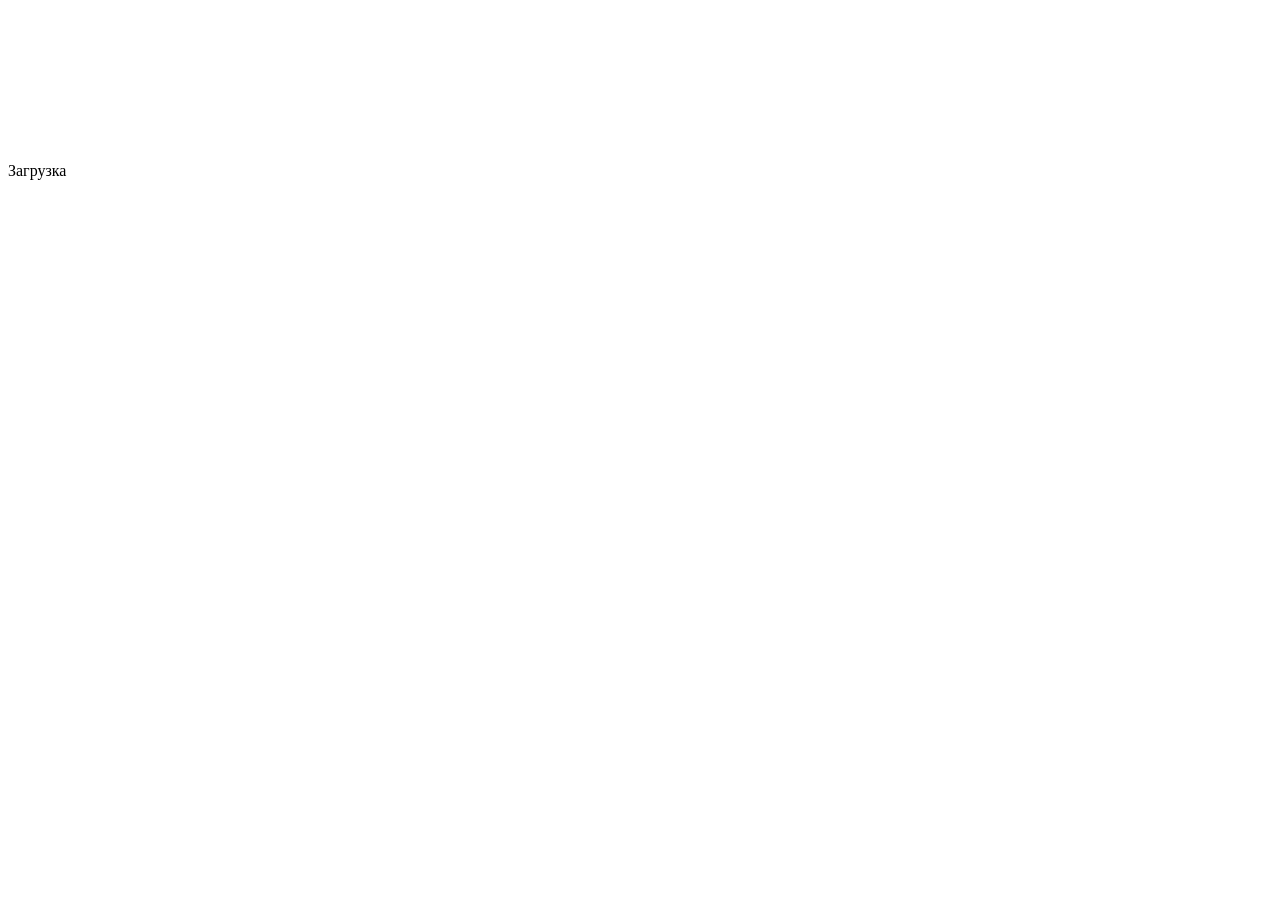
==== web/index.html @ 6de63f5b "Страница клиента" ====
<!doctype html>
<html lang="ru">
<head>
<meta charset="utf-8">
<meta name="viewport" content="width=device-width, initial-scale=1, viewport-fit=cover">
<title>Петька и Числоград</title>
<link rel="stylesheet" href="css/transitions.css">
<link rel="stylesheet" href="css/style.css">
</head>
<body>
  <div id="stage">
    <canvas id="game"></canvas>
    <div id="boot">
      <span id="boot-text" class="t-shimmer" data-text="Загрузка">Загрузка</span>
    </div>
  </div>
  <script type="module" src="js/main.js"></script>
</body>
</html>
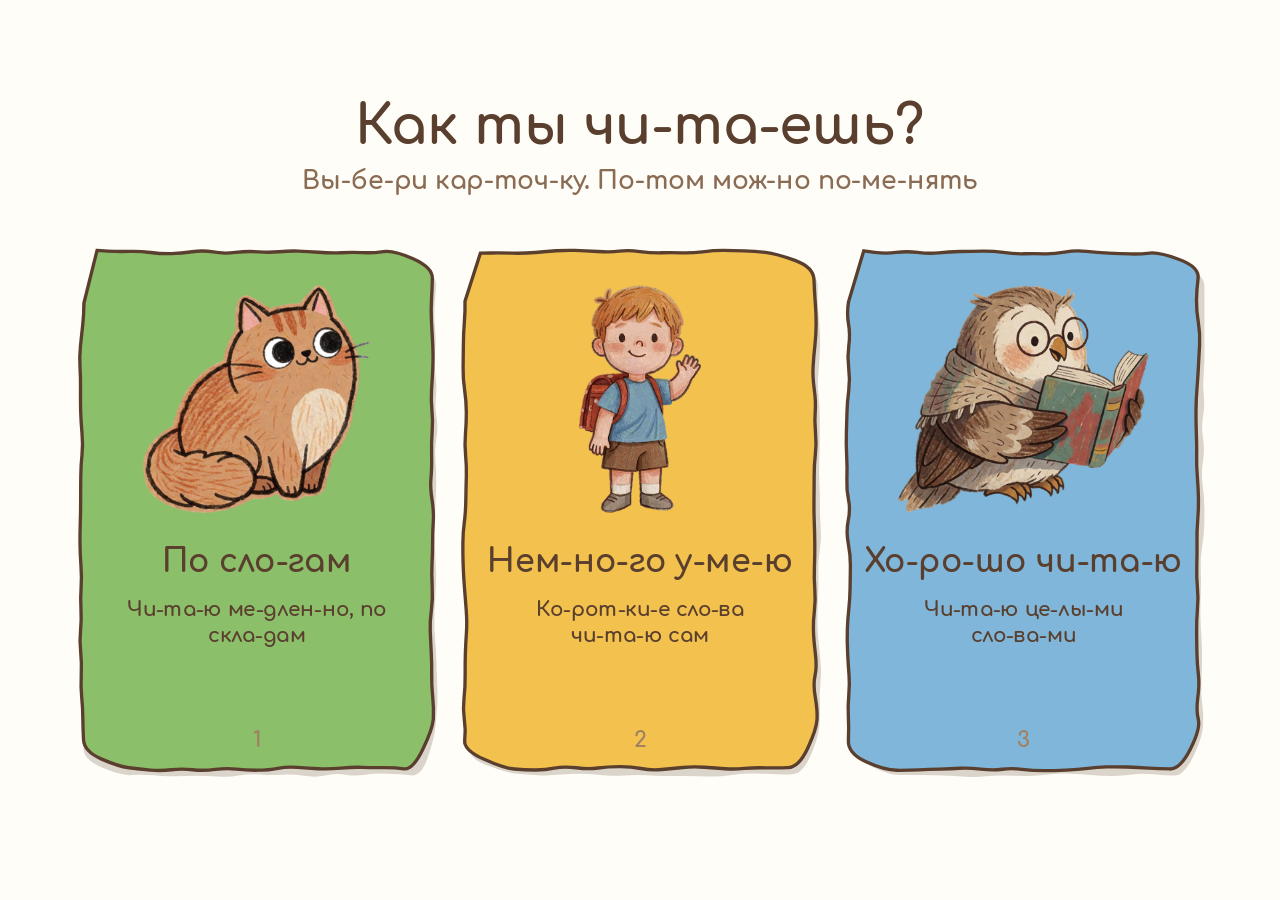
==== commit bc19bc03: "Планшет и телефон: адаптивный вьюпорт и управление касанием Игра рассчитывалась на монитор: высота с" ====
--- a/web/index.html
+++ b/web/index.html
@@ -2,16 +2,39 @@
 <html lang="ru">
 <head>
 <meta charset="utf-8">
-<meta name="viewport" content="width=device-width, initial-scale=1, viewport-fit=cover">
+<meta name="viewport" content="width=device-width, initial-scale=1, maximum-scale=1, user-scalable=no, viewport-fit=cover">
+<meta name="mobile-web-app-capable" content="yes">
+<meta name="apple-mobile-web-app-capable" content="yes">
+<meta name="apple-mobile-web-app-status-bar-style" content="black-translucent">
+<meta name="apple-mobile-web-app-title" content="Числоград">
+<meta name="theme-color" content="#4a3427">
+<meta name="format-detection" content="telephone=no">
 <title>Петька и Числоград</title>
+<link rel="manifest" href="manifest.webmanifest">
 <link rel="stylesheet" href="css/transitions.css">
 <link rel="stylesheet" href="css/style.css">
 </head>
 <body>
   <div id="stage">
     <canvas id="game"></canvas>
+    <!-- невидимый элемент: через него JS читает env(safe-area-inset-*) - вырезы экрана -->
+    <div id="safe-probe" aria-hidden="true"></div>
     <div id="boot">
       <span id="boot-text" class="t-shimmer" data-text="Загрузка">Загрузка</span>
+    </div>
+    <!-- портретная ориентация: игра альбомная, просим повернуть устройство -->
+    <div id="rotate" aria-hidden="true">
+      <div class="rotate-card">
+        <div class="rotate-icon">
+          <svg viewBox="0 0 120 120" width="96" height="96">
+            <rect x="34" y="14" width="52" height="92" rx="10" fill="none" stroke="#5a3f2e" stroke-width="6"/>
+            <circle cx="60" cy="96" r="4" fill="#5a3f2e"/>
+            <path d="M14 60 a46 46 0 0 1 20 -36" fill="none" stroke="#f2c14e" stroke-width="7" stroke-linecap="round"/>
+            <path d="M28 18 l8 8 l-12 4z" fill="#f2c14e"/>
+          </svg>
+        </div>
+        <div class="rotate-text">По-вер-ни план-шет<br>на бок</div>
+      </div>
     </div>
   </div>
   <script type="module" src="js/main.js"></script>
--- a/web/css/transitions.css
+++ b/web/css/transitions.css
@@ -0,0 +1,122 @@
+/* Transitions.dev — Card resize */
+/*
+  Usage:
+    <div class="t-resize">…</div>
+  Put `.t-resize` on any element and change its width/height
+  (directly, or via a state class such as `.is-small`). The
+  transition will tween the two sizes.
+*/
+:root {
+  --resize-dur: 300ms;
+  --resize-ease: cubic-bezier(0.22, 1, 0.36, 1);
+}
+.t-resize {
+  transition:
+    width  var(--resize-dur) var(--resize-ease),
+    height var(--resize-dur) var(--resize-ease);
+  will-change: width, height;
+}
+@media (prefers-reduced-motion: reduce) {
+  .t-resize { transition: none !important; }
+}
+
+/* Transitions.dev — Shimmer text */
+/*
+  Usage:
+    <!-- Duplicate the visible string into data-text so the
+         ::before layer can mask the gradient onto the same
+         glyphs. Keep them in sync if the text changes. -->
+    <span class="t-shimmer" data-text="Planning next moves">
+      Planning next moves
+    </span>
+  Pure CSS — no JS, no class toggling. Tune --shimmer-base /
+  --shimmer-highlight in your own theme rules so the colors
+  follow light / dark mode.
+*/
+:root {
+  --shimmer-dur: 2000ms;
+  --shimmer-base: #6e6e6e;
+  --shimmer-highlight: #ededed;
+  --shimmer-band: 400%;
+  --shimmer-ease: linear;
+}
+/* Two-layer construction:
+   1. The base text renders normally in --shimmer-base.
+   2. ::before duplicates it via content: attr(data-text),
+      paints a transparent → highlight → transparent gradient
+      onto it, and clips that gradient to the glyphs via
+      background-clip: text. Animating background-position
+      sweeps the band across the text. */
+.t-shimmer {
+  position: relative;
+  display: inline-block;
+  color: var(--shimmer-base);
+}
+.t-shimmer::before {
+  content: attr(data-text);
+  position: absolute;
+  inset: 0;
+  pointer-events: none;
+  background-image: linear-gradient(
+    90deg,
+    transparent          0%,
+    transparent         40%,
+    var(--shimmer-highlight) 50%,
+    transparent         60%,
+    transparent        100%
+  );
+  background-size: var(--shimmer-band) 100%;
+  background-repeat: no-repeat;
+  -webkit-background-clip: text;
+  background-clip: text;
+  color: transparent;
+  -webkit-text-fill-color: transparent;
+  animation: t-shimmer var(--shimmer-dur) var(--shimmer-ease) infinite;
+}
+@keyframes t-shimmer {
+  0%   { background-position: 100% 0; }
+  100% { background-position: 0% 0; }
+}
+@media (prefers-reduced-motion: reduce) {
+  .t-shimmer::before { animation: none !important; }
+}
+
+/* Transitions.dev — Streaming text */
+/*
+  Usage:
+    <div class="t-stream">Your streamed paragraph…</div>
+  JS wraps each word in a .t-stream-w span; spans rest visible.
+  To replay the stream: wipe every span with transition: none,
+  force one reflow, restore the transition, then add .is-in word
+  by word every --stream-gap — each word resolves through
+  opacity + a small blur over --stream-fade.
+*/
+:root {
+  --stream-gap: 60ms;
+  --stream-fade: 350ms;
+  --stream-blur: 1px;
+  --stream-ease: cubic-bezier(0.22, 1, 0.36, 1);
+}
+.t-stream-w {
+  opacity: 0;
+  filter: blur(var(--stream-blur));
+  transition:
+    opacity var(--stream-fade) var(--stream-ease),
+    filter var(--stream-fade) var(--stream-ease);
+}
+.t-stream-w.is-in {
+  opacity: 1;
+  filter: blur(0);
+}
+@media (prefers-reduced-motion: reduce) {
+  .t-stream-w { transition: none !important; filter: none !important; opacity: 1 !important; }
+}
+
+/* --- Тема проекта -------------------------------------------------------
+   Переопределяем переменные Transitions.dev под «бумажную» палитру игры.
+   Экран загрузки - тёмная подложка, поэтому блик светлый. */
+:root {
+  --shimmer-base: #b9a184;
+  --shimmer-highlight: #fdf6e6;
+  --shimmer-dur: 1800ms;
+}
--- a/web/css/style.css
+++ b/web/css/style.css
@@ -0,0 +1,135 @@
+/* Мультяшный округлый шрифт с полной кириллицей, зашит в проект:
+   игра работает офлайн и внутри портативного exe. */
+@font-face {
+  font-family: 'Comfortaa';
+  src: url('../assets/fonts/Comfortaa-Regular.woff2') format('woff2');
+  font-weight: 400;
+  font-display: block;
+}
+@font-face {
+  font-family: 'Comfortaa';
+  src: url('../assets/fonts/Comfortaa-Bold.woff2') format('woff2');
+  font-weight: 700;
+  font-display: block;
+}
+
+:root {
+  /* Курсор нарисован в той же бумажной технике, что и вся игра.
+     Числа после url - горячая точка: кончик стрелки. */
+  --cursor: url("../assets/ui/cursor.png") 7 3, default;
+  --cursor-hover: url("../assets/ui/cursor_hover.png") 8 4, pointer;
+  --paper: #fdf6e6;
+  --ink: #4a3427;
+  --game-font: 'Comfortaa', 'Segoe UI', system-ui, sans-serif;
+}
+
+* { margin: 0; padding: 0; box-sizing: border-box; }
+
+html, body {
+  cursor: var(--cursor);
+  width: 100%;
+  height: 100%;
+  overflow: hidden;
+  background: var(--ink);
+  font-family: var(--game-font);
+  -webkit-font-smoothing: antialiased;
+  user-select: none;
+  -webkit-user-select: none;
+  -webkit-touch-callout: none;       /* iOS: долгое нажатие не открывает меню */
+  -webkit-tap-highlight-color: transparent;
+  touch-action: none;                /* жесты браузера (прокрутка, зум) отданы игре */
+  overscroll-behavior: none;
+}
+
+/* На планшете системный курсор не нужен; на компьютере - бумажная стрелка. */
+@media (pointer: coarse) {
+  html, body, #game { cursor: none; }
+}
+
+#stage {
+  position: fixed;
+  inset: 0;
+  background: var(--ink);
+  /* 100dvh: адресная строка мобильного браузера не отъедает низ экрана */
+  height: 100dvh;
+}
+
+/* Канвас занимает всё окно: адаптация под формат экрана выполняется
+   внутри игры (Viewport), а не средствами CSS. */
+#game {
+  position: absolute;
+  inset: 0;
+  width: 100%;
+  height: 100%;
+  display: block;
+  cursor: var(--cursor);
+  touch-action: none;
+}
+
+/* Наведение на кнопку: та же стрелка, но крупнее - «поднялась» над листом.
+   Системный pointer-палец рядом с бумажной графикой смотрелся чужеродно. */
+#game.pointer { cursor: var(--cursor-hover); }
+#game.grab { cursor: var(--cursor-hover); }
+#game.grabbing { cursor: var(--cursor-hover); }
+
+/* Через этот элемент JS узнаёт вырезы экрана (чёлку) в пикселях. */
+#safe-probe {
+  position: absolute;
+  left: 0; top: 0;
+  width: 0; height: 0;
+  visibility: hidden;
+  pointer-events: none;
+  padding-top: env(safe-area-inset-top, 0px);
+  padding-right: env(safe-area-inset-right, 0px);
+  padding-bottom: env(safe-area-inset-bottom, 0px);
+  padding-left: env(safe-area-inset-left, 0px);
+}
+
+#boot {
+  position: absolute;
+  inset: 0;
+  display: grid;
+  place-items: center;
+  color: var(--paper);
+  font-size: clamp(16px, 2.2vw, 28px);
+  letter-spacing: .04em;
+  background: var(--ink);
+  transition: opacity .35s ease;
+}
+#boot.hidden { opacity: 0; pointer-events: none; }
+
+/* Просьба повернуть устройство: показывается только в портретной ориентации
+   на экранах с касанием. Игра под ней продолжает работать. */
+#rotate {
+  position: absolute;
+  inset: 0;
+  display: none;
+  place-items: center;
+  background: rgba(74, 52, 39, .92);
+  z-index: 10;
+}
+body.portrait #rotate { display: grid; }
+@media (pointer: fine) and (min-width: 700px) {
+  /* на мониторе портрет бывает только у окна - не мешаем разработке */
+  body.portrait #rotate { display: none; }
+}
+.rotate-card {
+  background: #fffaf0;
+  color: #5a3f2e;
+  border: 4px solid #5a3f2e;
+  border-radius: 26px;
+  padding: 28px 36px;
+  text-align: center;
+  box-shadow: 6px 10px 0 rgba(90, 63, 46, .22);
+  max-width: 80vw;
+}
+.rotate-icon { animation: rotate-hint 2.4s ease-in-out infinite; transform-origin: 50% 50%; }
+@keyframes rotate-hint {
+  0%, 20% { transform: rotate(0deg); }
+  50%, 70% { transform: rotate(-90deg); }
+  100% { transform: rotate(0deg); }
+}
+.rotate-text { font-weight: 700; font-size: clamp(20px, 5vw, 32px); line-height: 1.3; margin-top: 12px; }
+@media (prefers-reduced-motion: reduce) {
+  .rotate-icon { animation: none; transform: rotate(-90deg); }
+}
